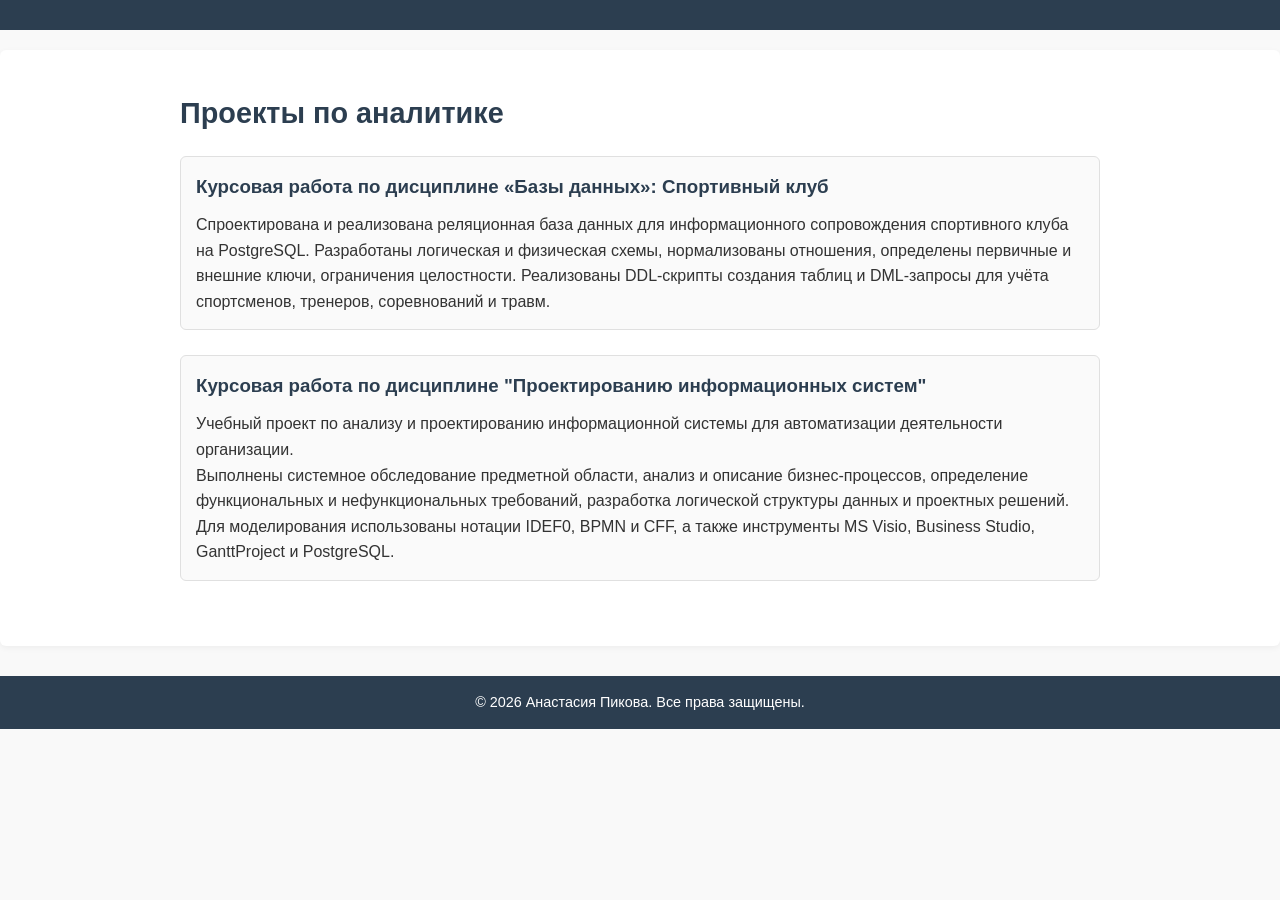
==== analytics.html @ ef94eca1 "Add code.html and analytics.html pages, split projects into development and analytics sections" ====
<!DOCTYPE html>
<html lang="ru">
<head>
  <meta charset="UTF-8" />
  <meta name="viewport" content="width=device-width, initial-scale=1.0" />
  <title>Аналитика — Портфолио Анастасии</title>
  <link rel="stylesheet" href="style.css" />
</head>
<body>

  <header class="header">
    <div class="container header-content">
      <!-- пока пусто, просто полоса -->
    </div>
  </header>

  <main>
    <section id="analytics-projects" class="section">
      <div class="container">
        <h2>Проекты по аналитике</h2>

       <div class="project-card">
          <h3>Курсовая работа по дисциплине «Базы данных»: Спортивный клуб</h3>
          <p> 
            Спроектирована и реализована реляционная база данных для информационного сопровождения спортивного клуба на PostgreSQL. Разработаны логическая и физическая схемы, нормализованы отношения, определены первичные и внешние ключи, ограничения целостности. Реализованы DDL-скрипты создания таблиц и DML-запросы для учёта спортсменов, тренеров, соревнований и травм.
          </p>
      </div>

      <div class="project-card">
          <h3>Курсовая работа по дисциплине  "Проектированию информационных систем"</h3>
          <p>
          Учебный проект по анализу и проектированию информационной системы для автоматизации деятельности организации. 
          </p>
          <p>  
          Выполнены системное обследование предметной области, анализ и описание бизнес-процессов, определение функциональных и нефункциональных требований, разработка логической структуры данных и проектных решений. Для моделирования использованы нотации IDEF0, BPMN и CFF, а также инструменты MS Visio, Business Studio, GanttProject и PostgreSQL.
           </p>
        </div>
      </div>
    </section>
  </main>

  <footer class="footer">
    <div class="container">
      <p>© 2026 Анастасия Пикова. Все права защищены.</p>
    </div>
  </footer>
</body>
</html>
---- style.css ----
* {
  margin: 0;
  padding: 0;
  box-sizing: border-box;
}

body {
  font-family: Arial, sans-serif;
  line-height: 1.6;
  color: #333;
  background: #f9f9f9;
}

.container {
  max-width: 960px;
  margin: 0 auto;
  padding: 0 20px;
}

.header {
  background: #2c3e50;
  color: #fff;
  padding: 15px 0;
}

.header-content {
  display: flex;
  justify-content: space-between;
  align-items: center;
  flex-wrap: wrap;
}

.logo {
  font-size: 1.5rem;
}

.nav a {
  color: #fff;
  text-decoration: none;
  margin-left: 15px;
  font-size: 0.95rem;
}

.nav a:hover {
  text-decoration: underline;
}

.section {
  padding: 40px 0;
  background: #fff;
  margin: 20px 0;
  border-radius: 6px;
  box-shadow: 0 2px 6px rgba(0,0,0,0.05);
}

.section h2 {
  margin-bottom: 20px;
  font-size: 1.8rem;
  color: #2c3e50;
}

/* Intro + фото */
.intro-content {
  display: flex;
  gap: 30px;
  align-items: flex-start;
}

.intro-text {
  flex: 1;
}

.intro-photo {
  width: 200px;
  height: 200px;
  background: #e0e0e0;
  border-radius: 6px;
  flex-shrink: 0;
}

/* Образование */
.education-item {
  margin-bottom: 15px;
}

.education-item h3 {
  margin-bottom: 5px;
  color: #2c3e50;
}

/* Навыки: два блока */
.skills-grid {
  display: grid;
  grid-template-columns: 1fr 1fr;
  gap: 20px;
}

.skills-block {
  background: #f0f4f8;
  padding: 20px;
  border-radius: 6px;
}

.skills-block h3 {
  margin-bottom: 10px;
  color: #2c3e50;
}

.skills-block ul {
  list-style: none;
  padding-left: 0;
}

.skills-block li {
  margin-bottom: 5px;
}

/* Проекты */
.projects-intro {
  margin-bottom: 20px;
}

.project-card {
  margin-bottom: 25px;
  padding: 15px;
  border: 1px solid #e0e0e0;
  border-radius: 6px;
  background: #fafafa;
}

.project-card h3 {
  margin-bottom: 10px;
  color: #2c3e50;
}

.project-link {
  display: inline-block;
  margin-top: 14px;
  padding: 9px 14px;
  border: 1px solid #3498db;
  border-radius: 5px;
  color: #3498db;
  background-color: transparent;
  text-decoration: none;
  transition: background-color 0.2s ease, color 0.2s ease;
}

.project-link:hover,
.project-link:focus {
  color: #ffffff;
  background-color: #3498db;
  text-decoration: none;
}

/* Контакты: прижать вправо */
.contact-content {
  display: flex;
  flex-direction: column;
  align-items: flex-end;
  text-align: right;
}

.contact-content p {
  margin-bottom: 5px;
}

/* Футер */
.footer {
  background: #2c3e50;
  color: #fff;
  text-align: center;
  padding: 15px 0;
  margin-top: 30px;
}

.footer p {
  font-size: 0.9rem;
}

/* Сетка направлений (разработка / аналитика) */
.directions-grid {
  display: grid;
  grid-template-columns: repeat(auto-fit, minmax(260px, 1fr));
  gap: 20px;
  margin-top: 20px;
}

.direction-card {
  background: #f9fafb;
  border: 1px solid #e5e7eb;
  border-radius: 8px;
  padding: 20px;
  display: flex;
  flex-direction: column;
  gap: 12px;
}

.direction-card h3 {
  margin: 0;
  font-size: 1.25rem;
  color: #2c3e50;
}

.direction-card p {
  margin: 0;
  font-size: 0.95rem;
  color: #4b5563;
}

.direction-card .project-link {
  margin-top: auto;
  align-self: flex-start;
}

/* Адаптив для направлений */
@media (max-width: 600px) {
  .directions-grid {
    grid-template-columns: 1fr;
  }
}

/* Адаптация для планшетов и телефонов */
@media (max-width: 768px) {
  .container {
    padding: 0 16px;
  }

  .header-content {
    flex-direction: column;
    align-items: flex-start;
    gap: 12px;
  }

  .nav {
    display: flex;
    flex-wrap: wrap;
    gap: 8px 14px;
    margin-top: 0;
  }

  .nav a {
    display: inline-block;
    margin: 0;
    font-size: 0.9rem;
  }

  .section {
    padding: 28px 0;
    margin: 14px 0;
  }

  .section h2 {
    font-size: 1.5rem;
  }

  .intro-content {
    flex-direction: column;
    gap: 20px;
  }

  .intro-photo {
    width: 100%;
    max-width: 260px;
    height: 260px;
  }

  .skills-grid {
    grid-template-columns: 1fr;
    gap: 14px;
  }

  .project-card {
    padding: 16px;
  }

  .contact-content {
    align-items: flex-start;
    text-align: left;
  }
}

/* Адаптация для небольших телефонов */
@media (max-width: 420px) {
  .logo {
    font-size: 1.25rem;
  }

  .section h2 {
    font-size: 1.35rem;
  }

  .section {
    padding: 22px 0;
  }

  .project-link {
    width: 100%;
    text-align: center;
  }

  .intro-photo {
    height: 220px;
  }
}
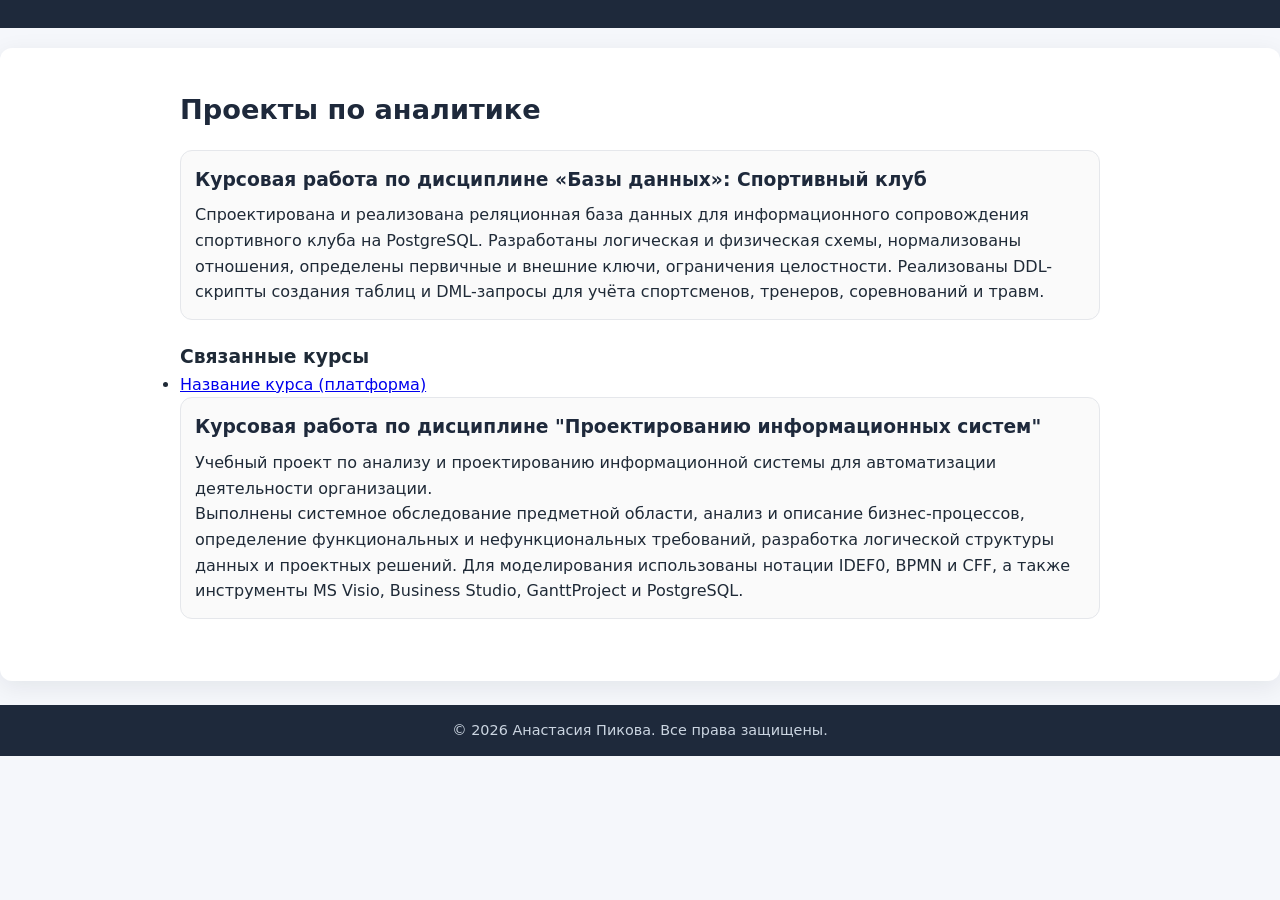
==== commit d10e1f8d: "Add Courses section and refresh styles" ====
--- a/analytics.html
+++ b/analytics.html
@@ -25,6 +25,10 @@
             Спроектирована и реализована реляционная база данных для информационного сопровождения спортивного клуба на PostgreSQL. Разработаны логическая и физическая схемы, нормализованы отношения, определены первичные и внешние ключи, ограничения целостности. Реализованы DDL-скрипты создания таблиц и DML-запросы для учёта спортсменов, тренеров, соревнований и травм.
           </p>
       </div>
+          <h3>Связанные курсы</h3>
+          <ul>
+          <li><a href="ССЫЛКА_НА_СЕРТИФИКАТ" target="_blank">Название курса (платформа)</a></li>
+          </ul>
 
       <div class="project-card">
           <h3>Курсовая работа по дисциплине  "Проектированию информационных систем"</h3>
--- a/style.css
+++ b/style.css
@@ -1,3 +1,17 @@
+:root {
+  --bg-page: #f5f7fb;
+  --bg-card: #ffffff;
+  --text: #1f2a37;
+  --muted: #4b5563;
+  --primary: #3b82f6;
+  --primary-contrast: #fff;
+  --header-bg: #1e293b;
+  --header-text: #ffffff;
+  --border: #e5e7eb;
+  --shadow: 0 6px 24px rgba(15, 23, 42, 0.08);
+  --radius: 12px;
+}
+
 * {
   margin: 0;
   padding: 0;
@@ -5,10 +19,10 @@
 }
 
 body {
-  font-family: Arial, sans-serif;
+  font-family: system-ui, -apple-system, Segoe UI, Roboto, Arial, sans-serif;
   line-height: 1.6;
-  color: #333;
-  background: #f9f9f9;
+  color: var(--text);
+  background: var(--bg-page);
 }
 
 .container {
@@ -17,10 +31,14 @@
   padding: 0 20px;
 }
 
+/* Header */
 .header {
-  background: #2c3e50;
-  color: #fff;
-  padding: 15px 0;
+  background: var(--header-bg);
+  color: var(--header-text);
+  padding: 14px 0;
+  position: sticky;
+  top: 0;
+  z-index: 10;
 }
 
 .header-content {
@@ -28,41 +46,46 @@
   justify-content: space-between;
   align-items: center;
   flex-wrap: wrap;
+  gap: 10px;
 }
 
 .logo {
-  font-size: 1.5rem;
+  font-size: 1.4rem;
+  font-weight: 700;
+  letter-spacing: 0.2px;
 }
 
 .nav a {
-  color: #fff;
+  color: var(--header-text);
   text-decoration: none;
-  margin-left: 15px;
+  margin-left: 14px;
   font-size: 0.95rem;
+  opacity: 0.95;
 }
 
 .nav a:hover {
+  opacity: 1;
   text-decoration: underline;
 }
 
 .section {
   padding: 40px 0;
-  background: #fff;
+  background: var(--bg-card);
   margin: 20px 0;
-  border-radius: 6px;
-  box-shadow: 0 2px 6px rgba(0,0,0,0.05);
+  border-radius: var(--radius);
+  box-shadow: var(--shadow);
 }
 
 .section h2 {
-  margin-bottom: 20px;
-  font-size: 1.8rem;
-  color: #2c3e50;
+  margin-bottom: 18px;
+  font-size: 1.7rem;
+  color: var(--header-bg);
 }
 
 /* Intro + фото */
 .intro-content {
   display: flex;
-  gap: 30px;
+  gap: 28px;
   align-items: flex-start;
 }
 
@@ -71,39 +94,41 @@
 }
 
 .intro-photo {
-  width: 200px;
-  height: 200px;
-  background: #e0e0e0;
-  border-radius: 6px;
+  width: 220px;
+  height: 220px;
+  border-radius: var(--radius);
   flex-shrink: 0;
+  background: linear-gradient(135deg, #dbeafe, #e0e7ff);
+  border: 1px solid #e5e7eb;
 }
 
 /* Образование */
 .education-item {
-  margin-bottom: 15px;
+  margin-bottom: 14px;
 }
 
 .education-item h3 {
-  margin-bottom: 5px;
-  color: #2c3e50;
-}
-
-/* Навыки: два блока */
+  margin-bottom: 4px;
+  color: var(--header-bg);
+}
+
+/* Навыки */
 .skills-grid {
   display: grid;
   grid-template-columns: 1fr 1fr;
-  gap: 20px;
+  gap: 18px;
 }
 
 .skills-block {
-  background: #f0f4f8;
-  padding: 20px;
-  border-radius: 6px;
+  background: #f8fafc;
+  padding: 18px;
+  border-radius: var(--radius);
+  border: 1px solid var(--border);
 }
 
 .skills-block h3 {
-  margin-bottom: 10px;
-  color: #2c3e50;
+  margin-bottom: 8px;
+  color: var(--header-bg);
 }
 
 .skills-block ul {
@@ -112,47 +137,85 @@
 }
 
 .skills-block li {
-  margin-bottom: 5px;
+  margin-bottom: 4px;
 }
 
 /* Проекты */
 .projects-intro {
-  margin-bottom: 20px;
+  margin-bottom: 18px;
+  color: var(--muted);
 }
 
 .project-card {
-  margin-bottom: 25px;
-  padding: 15px;
-  border: 1px solid #e0e0e0;
-  border-radius: 6px;
+  margin-bottom: 22px;
+  padding: 14px;
+  border: 1px solid var(--border);
+  border-radius: var(--radius);
   background: #fafafa;
 }
 
 .project-card h3 {
-  margin-bottom: 10px;
-  color: #2c3e50;
-}
-
+  margin-bottom: 8px;
+  color: var(--header-bg);
+}
+
+/* Ссылка кнопкой */
 .project-link {
   display: inline-block;
-  margin-top: 14px;
-  padding: 9px 14px;
-  border: 1px solid #3498db;
-  border-radius: 5px;
-  color: #3498db;
-  background-color: transparent;
+  margin-top: 12px;
+  padding: 8px 12px;
+  border: 1px solid var(--primary);
+  border-radius: 8px;
+  background: transparent;
   text-decoration: none;
-  transition: background-color 0.2s ease, color 0.2s ease;
+  transition: 0.2s ease;
+  border-color: #3b82f6;
+  color: #3b82f6;
 }
 
 .project-link:hover,
 .project-link:focus {
-  color: #ffffff;
-  background-color: #3498db;
+  background-color: #3b82f6;
+  color: #fff;
   text-decoration: none;
 }
 
-/* Контакты: прижать вправо */
+/* Блоки разработка / аналитика */
+.directions-grid {
+  display: grid;
+  grid-template-columns: repeat(auto-fit, minmax(240px, 1fr));
+  gap: 16px;
+  margin-top: 16px;
+}
+
+.direction-card {
+  background: #f9fafb;
+  border: 1px solid var(--border);
+  border-radius: var(--radius);
+  padding: 18px;
+  display: flex;
+  flex-direction: column;
+  gap: 10px;
+}
+
+.direction-card h3 {
+  margin: 0;
+  font-size: 1.2rem;
+  color: var(--header-bg);
+}
+
+.direction-card p {
+  margin: 0;
+  font-size: 0.95rem;
+  color: var(--muted);
+}
+
+.direction-card .project-link {
+  margin-top: auto;
+  align-self: flex-start;
+}
+
+/* Контакты */
 .contact-content {
   display: flex;
   flex-direction: column;
@@ -161,65 +224,20 @@
 }
 
 .contact-content p {
-  margin-bottom: 5px;
-}
-
-/* Футер */
+  margin-bottom: 4px;
+}
+
+/* Footer */
 .footer {
-  background: #2c3e50;
-  color: #fff;
+  background: var(--header-bg);
+  color: #cbd5e1;
   text-align: center;
-  padding: 15px 0;
-  margin-top: 30px;
-}
-
-.footer p {
+  padding: 14px 0;
+  margin-top: 24px;
   font-size: 0.9rem;
 }
 
-/* Сетка направлений (разработка / аналитика) */
-.directions-grid {
-  display: grid;
-  grid-template-columns: repeat(auto-fit, minmax(260px, 1fr));
-  gap: 20px;
-  margin-top: 20px;
-}
-
-.direction-card {
-  background: #f9fafb;
-  border: 1px solid #e5e7eb;
-  border-radius: 8px;
-  padding: 20px;
-  display: flex;
-  flex-direction: column;
-  gap: 12px;
-}
-
-.direction-card h3 {
-  margin: 0;
-  font-size: 1.25rem;
-  color: #2c3e50;
-}
-
-.direction-card p {
-  margin: 0;
-  font-size: 0.95rem;
-  color: #4b5563;
-}
-
-.direction-card .project-link {
-  margin-top: auto;
-  align-self: flex-start;
-}
-
-/* Адаптив для направлений */
-@media (max-width: 600px) {
-  .directions-grid {
-    grid-template-columns: 1fr;
-  }
-}
-
-/* Адаптация для планшетов и телефонов */
+/* Адаптация - общая */
 @media (max-width: 768px) {
   .container {
     padding: 0 16px;
@@ -228,20 +246,16 @@
   .header-content {
     flex-direction: column;
     align-items: flex-start;
-    gap: 12px;
   }
 
   .nav {
     display: flex;
     flex-wrap: wrap;
-    gap: 8px 14px;
-    margin-top: 0;
+    gap: 8px 12px;
   }
 
   .nav a {
-    display: inline-block;
-    margin: 0;
-    font-size: 0.9rem;
+    margin-left: 0;
   }
 
   .section {
@@ -250,12 +264,12 @@
   }
 
   .section h2 {
-    font-size: 1.5rem;
+    font-size: 1.45rem;
   }
 
   .intro-content {
     flex-direction: column;
-    gap: 20px;
+    gap: 18px;
   }
 
   .intro-photo {
@@ -266,11 +280,6 @@
 
   .skills-grid {
     grid-template-columns: 1fr;
-    gap: 14px;
-  }
-
-  .project-card {
-    padding: 16px;
   }
 
   .contact-content {
@@ -279,18 +288,18 @@
   }
 }
 
-/* Адаптация для небольших телефонов */
+/* Небольшие телефоны */
 @media (max-width: 420px) {
   .logo {
-    font-size: 1.25rem;
+    font-size: 1.2rem;
   }
 
   .section h2 {
-    font-size: 1.35rem;
+    font-size: 1.3rem;
   }
 
   .section {
-    padding: 22px 0;
+    padding: 20px 0;
   }
 
   .project-link {
@@ -301,4 +310,8 @@
   .intro-photo {
     height: 220px;
   }
+
+  .directions-grid {
+    grid-template-columns: 1fr;
+  }
 }
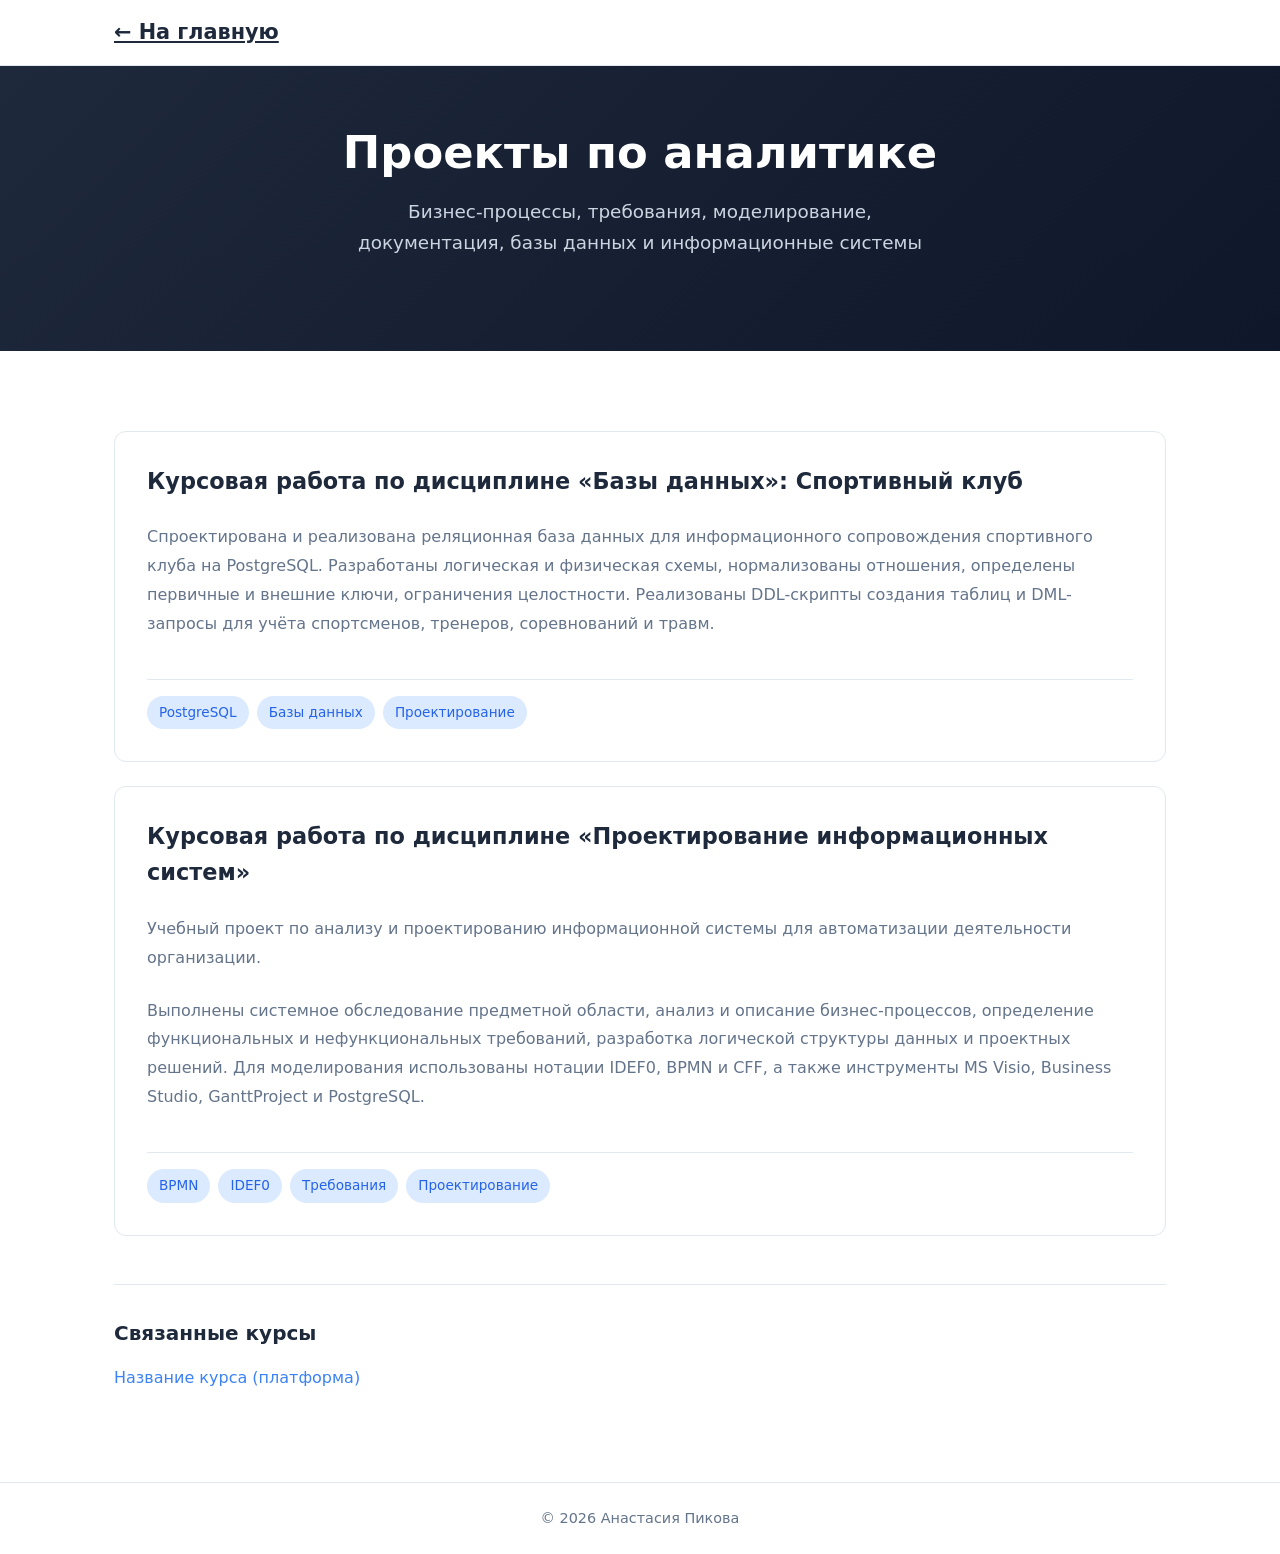
==== commit 7177b36f: "Redesign all pages: homepage, analytics, and code projects" ====
--- a/analytics.html
+++ b/analytics.html
@@ -3,50 +3,88 @@
 <head>
   <meta charset="UTF-8" />
   <meta name="viewport" content="width=device-width, initial-scale=1.0" />
-  <title>Аналитика — Портфолио Анастасии</title>
+  <meta name="description" content="Проекты по аналитике: базы данных, проектирование информационных систем, бизнес-процессы, требования, документация." />
+  <title>Аналитика — Портфолио Анастасии Пиковой</title>
   <link rel="stylesheet" href="style.css" />
 </head>
 <body>
-
+  <!-- Навигация (как на главной) -->
   <header class="header">
     <div class="container header-content">
-      <!-- пока пусто, просто полоса -->
+      <a href="index.html" class="logo">← На главную</a>
     </div>
   </header>
 
+
   <main>
+    <!-- Hero страницы -->
+    <section class="hero hero-page">
+      <div class="container hero-content">
+        <h1 class="hero-title">Проекты по аналитике</h1>
+        <p class="hero-description">
+          Бизнес-процессы, требования, моделирование, документация, базы данных и информационные системы
+        </p>
+      </div>
+    </section>
+
+
+    <!-- Список проектов -->
     <section id="analytics-projects" class="section">
       <div class="container">
-        <h2>Проекты по аналитике</h2>
+        <div class="projects-list">
+          <!-- Проект 1 -->
+          <div class="project-card project-card-detailed">
+            <h3>Курсовая работа по дисциплине «Базы данных»: Спортивный клуб</h3>
+            <p>
+              Спроектирована и реализована реляционная база данных для информационного сопровождения спортивного клуба на PostgreSQL. 
+              Разработаны логическая и физическая схемы, нормализованы отношения, определены первичные и внешние ключи, ограничения целостности. 
+              Реализованы DDL-скрипты создания таблиц и DML-запросы для учёта спортсменов, тренеров, соревнований и травм.
+            </p>
+            <div class="project-meta">
+              <span class="project-tag">PostgreSQL</span>
+              <span class="project-tag">Базы данных</span>
+              <span class="project-tag">Проектирование</span>
+            </div>
+          </div>
 
-       <div class="project-card">
-          <h3>Курсовая работа по дисциплине «Базы данных»: Спортивный клуб</h3>
-          <p> 
-            Спроектирована и реализована реляционная база данных для информационного сопровождения спортивного клуба на PostgreSQL. Разработаны логическая и физическая схемы, нормализованы отношения, определены первичные и внешние ключи, ограничения целостности. Реализованы DDL-скрипты создания таблиц и DML-запросы для учёта спортсменов, тренеров, соревнований и травм.
-          </p>
-      </div>
+
+          <div class="project-card project-card-detailed">
+            <h3>Курсовая работа по дисциплине «Проектирование информационных систем»</h3>
+            <p>
+              Учебный проект по анализу и проектированию информационной системы для автоматизации деятельности организации.
+            </p>
+            <p>
+              Выполнены системное обследование предметной области, анализ и описание бизнес-процессов, определение функциональных и нефункциональных требований, 
+              разработка логической структуры данных и проектных решений. Для моделирования использованы нотации IDEF0, BPMN и CFF, 
+              а также инструменты MS Visio, Business Studio, GanttProject и PostgreSQL.
+            </p>
+            <div class="project-meta">
+              <span class="project-tag">BPMN</span>
+              <span class="project-tag">IDEF0</span>
+              <span class="project-tag">Требования</span>
+              <span class="project-tag">Проектирование</span>
+            </div>
+          </div>
+        </div>
+
+
+        <div class="related-courses">
           <h3>Связанные курсы</h3>
-          <ul>
-          <li><a href="ССЫЛКА_НА_СЕРТИФИКАТ" target="_blank">Название курса (платформа)</a></li>
+          <ul class="courses-list">
+            <li>
+              <a href="ССЫЛКА_НА_СЕРТИФИКАТ" target="_blank" rel="noopener">Название курса (платформа)</a>
+            </li>
           </ul>
-
-      <div class="project-card">
-          <h3>Курсовая работа по дисциплине  "Проектированию информационных систем"</h3>
-          <p>
-          Учебный проект по анализу и проектированию информационной системы для автоматизации деятельности организации. 
-          </p>
-          <p>  
-          Выполнены системное обследование предметной области, анализ и описание бизнес-процессов, определение функциональных и нефункциональных требований, разработка логической структуры данных и проектных решений. Для моделирования использованы нотации IDEF0, BPMN и CFF, а также инструменты MS Visio, Business Studio, GanttProject и PostgreSQL.
-           </p>
         </div>
       </div>
     </section>
   </main>
 
+
   <footer class="footer">
     <div class="container">
-      <p>© 2026 Анастасия Пикова. Все права защищены.</p>
+      <p>© 2026 Анастасия Пикова</p>
     </div>
   </footer>
 </body>
-</html>
+</html>
--- a/style.css
+++ b/style.css
@@ -1,16 +1,20 @@
 :root {
-  --bg-page: #f5f7fb;
+  --bg-page: #f8fafc;
   --bg-card: #ffffff;
-  --text: #1f2a37;
-  --muted: #4b5563;
+  --text: #1e293b;
+  --text-muted: #64748b;
   --primary: #3b82f6;
-  --primary-contrast: #fff;
-  --header-bg: #1e293b;
-  --header-text: #ffffff;
-  --border: #e5e7eb;
-  --shadow: 0 6px 24px rgba(15, 23, 42, 0.08);
+  --primary-dark: #2563eb;
+  --primary-light: #dbeafe;
+  --secondary: #64748b;
+  --secondary-dark: #475569;
+  --border: #e2e8f0;
+  --shadow: 0 4px 24px rgba(0, 0, 0, 0.06);
+  --shadow-hover: 0 8px 32px rgba(0, 0, 0, 0.1);
   --radius: 12px;
-}
+  --radius-sm: 8px;
+}
+
 
 * {
   margin: 0;
@@ -18,227 +22,568 @@
   box-sizing: border-box;
 }
 
+
+html {
+  scroll-behavior: smooth;
+  scroll-padding-top: 80px;
+}
+
+
 body {
   font-family: system-ui, -apple-system, Segoe UI, Roboto, Arial, sans-serif;
   line-height: 1.6;
   color: var(--text);
   background: var(--bg-page);
-}
+  font-size: 16px;
+}
+
 
 .container {
-  max-width: 960px;
+  max-width: 1100px;
   margin: 0 auto;
-  padding: 0 20px;
-}
+  padding: 0 24px;
+}
+
 
 /* Header */
 .header {
-  background: var(--header-bg);
-  color: var(--header-text);
-  padding: 14px 0;
+  background: var(--bg-card);
+  border-bottom: 1px solid var(--border);
+  padding: 16px 0;
   position: sticky;
   top: 0;
-  z-index: 10;
-}
+  z-index: 100;
+}
+
 
 .header-content {
   display: flex;
   justify-content: space-between;
   align-items: center;
   flex-wrap: wrap;
-  gap: 10px;
-}
+  gap: 16px;
+}
+
 
 .logo {
-  font-size: 1.4rem;
+  font-size: 1.3rem;
   font-weight: 700;
-  letter-spacing: 0.2px;
-}
+  color: var(--text);
+}
+
+
+.nav {
+  display: flex;
+  gap: 20px;
+  flex-wrap: wrap;
+}
+
 
 .nav a {
-  color: var(--header-text);
+  color: var(--text-muted);
   text-decoration: none;
-  margin-left: 14px;
   font-size: 0.95rem;
-  opacity: 0.95;
-}
+  font-weight: 500;
+  transition: color 0.2s ease;
+}
+
 
 .nav a:hover {
-  opacity: 1;
-  text-decoration: underline;
-}
-
+  color: var(--primary);
+}
+
+
+/* Hero секция */
+.hero {
+  background: linear-gradient(135deg, #1e293b 0%, #0f172a 100%);
+  color: #ffffff;
+  padding: 100px 0;
+  text-align: center;
+}
+
+
+.hero-content {
+  max-width: 750px;
+  margin: 0 auto;
+}
+
+
+.hero-title {
+  font-size: 2.8rem;
+  font-weight: 700;
+  line-height: 1.2;
+  margin-bottom: 16px;
+  color: #ffffff;
+}
+
+
+.hero-description {
+  font-size: 1.15rem;
+  line-height: 1.7;
+  color: #cbd5e1;
+  margin-bottom: 32px;
+  max-width: 600px;
+  margin-left: auto;
+  margin-right: auto;
+}
+
+
+.hero-buttons {
+  display: flex;
+  gap: 16px;
+  justify-content: center;
+  flex-wrap: wrap;
+}
+
+
+/* Кнопки */
+.btn {
+  display: inline-block;
+  padding: 12px 28px;
+  border-radius: var(--radius-sm);
+  font-size: 1rem;
+  font-weight: 600;
+  text-decoration: none;
+  transition: all 0.2s ease;
+  cursor: pointer;
+  border: 2px solid transparent;
+  text-align: center;
+}
+
+
+.btn-primary {
+  background: var(--primary);
+  color: #ffffff;
+  border-color: var(--primary);
+}
+
+
+.btn-primary:hover,
+.btn-primary:focus {
+  background: var(--primary-dark);
+  border-color: var(--primary-dark);
+  outline: 2px solid #1e40af;
+  outline-offset: 2px;
+}
+
+
+.btn-secondary {
+  background: transparent;
+  color: #ffffff;
+  border-color: #94a3b8;
+}
+
+
+.btn-secondary:hover,
+.btn-secondary:focus {
+  background: rgba(255, 255, 255, 0.1);
+  border-color: #cbd5e1;
+  color: #ffffff;
+  outline: 2px solid #1e40af;
+  outline-offset: 2px;
+}
+
+
+.btn-large {
+  padding: 14px 32px;
+  font-size: 1.05rem;
+}
+
+
+/* Общие стили секций */
 .section {
-  padding: 40px 0;
+  padding: 80px 0;
   background: var(--bg-card);
-  margin: 20px 0;
+}
+
+
+.section-header {
+  text-align: center;
+  margin-bottom: 48px;
+}
+
+
+.section-header h2 {
+  font-size: 2rem;
+  font-weight: 700;
+  color: var(--text);
+  margin-bottom: 12px;
+}
+
+
+.section-subtitle {
+  font-size: 1.05rem;
+  color: var(--text-muted);
+  max-width: 600px;
+  margin: 0 auto;
+}
+
+
+/* Обо мне */
+.section-about {
+  background: var(--bg-page);
+}
+
+
+.about-content {
+  display: grid;
+  grid-template-columns: 1fr 280px;
+  gap: 48px;
+  align-items: center;
+}
+
+
+.about-text p {
+  margin-bottom: 16px;
+  font-size: 1.05rem;
+  line-height: 1.8;
+  color: var(--text);
+}
+
+
+.about-photo {
+  width: 280px;
+  height: 280px;
   border-radius: var(--radius);
+  overflow: hidden;
   box-shadow: var(--shadow);
 }
 
-.section h2 {
-  margin-bottom: 18px;
-  font-size: 1.7rem;
-  color: var(--header-bg);
-}
-
-/* Intro + фото */
-.intro-content {
-  display: flex;
-  gap: 28px;
-  align-items: flex-start;
-}
-
-.intro-text {
-  flex: 1;
-}
-
-.intro-photo {
-  width: 220px;
-  height: 220px;
-  border-radius: var(--radius);
-  flex-shrink: 0;
-  background: linear-gradient(135deg, #dbeafe, #e0e7ff);
-  border: 1px solid #e5e7eb;
-}
-
-/* Образование */
-.education-item {
-  margin-bottom: 14px;
-}
-
-.education-item h3 {
-  margin-bottom: 4px;
-  color: var(--header-bg);
-}
+
+.about-photo img {
+  width: 100%;
+  height: 100%;
+  object-fit: cover;
+}
+
 
 /* Навыки */
+.section-skills {
+  background: var(--bg-card);
+}
+
+
 .skills-grid {
   display: grid;
-  grid-template-columns: 1fr 1fr;
-  gap: 18px;
-}
-
-.skills-block {
-  background: #f8fafc;
-  padding: 18px;
+  grid-template-columns: repeat(3, 1fr);
+  gap: 24px;
+}
+
+
+.skill-card {
+  background: var(--bg-page);
+  padding: 28px;
   border-radius: var(--radius);
   border: 1px solid var(--border);
-}
-
-.skills-block h3 {
-  margin-bottom: 8px;
-  color: var(--header-bg);
-}
-
-.skills-block ul {
-  list-style: none;
-  padding-left: 0;
-}
-
-.skills-block li {
-  margin-bottom: 4px;
-}
+  transition: transform 0.2s ease, box-shadow 0.2s ease;
+}
+
+
+.skill-card:hover {
+  transform: translateY(-4px);
+  box-shadow: var(--shadow-hover);
+}
+
+
+.skill-card h3 {
+  font-size: 1.15rem;
+  font-weight: 600;
+  color: var(--text);
+  margin-bottom: 16px;
+}
+
+
+.skill-tags {
+  display: flex;
+  flex-wrap: wrap;
+  gap: 8px;
+}
+
+
+.skill-tag {
+  display: inline-block;
+  padding: 6px 12px;
+  background: var(--primary-light);
+  color: var(--primary-dark);
+  border-radius: 999px;
+  font-size: 0.9rem;
+  font-weight: 500;
+}
+
 
 /* Проекты */
-.projects-intro {
-  margin-bottom: 18px;
-  color: var(--muted);
-}
+.section-projects {
+  background: var(--bg-page);
+}
+
+
+.projects-grid {
+  display: grid;
+  grid-template-columns: repeat(2, 1fr);
+  gap: 24px;
+}
+
 
 .project-card {
-  margin-bottom: 22px;
-  padding: 14px;
+  background: var(--bg-card);
+  padding: 32px;
+  border-radius: var(--radius);
   border: 1px solid var(--border);
-  border-radius: var(--radius);
-  background: #fafafa;
-}
+  display: flex;
+  flex-direction: column;
+  gap: 12px;
+  transition: transform 0.2s ease, box-shadow 0.2s ease;
+}
+
+
+.project-card:hover {
+  transform: translateY(-4px);
+  box-shadow: var(--shadow-hover);
+}
+
 
 .project-card h3 {
-  margin-bottom: 8px;
-  color: var(--header-bg);
-}
-
-/* Ссылка кнопкой */
+  font-size: 1.4rem;
+  font-weight: 600;
+  color: var(--text);
+}
+
+
+.project-card p {
+  color: var(--text-muted);
+  line-height: 1.7;
+  flex-grow: 1;
+}
+
+
 .project-link {
   display: inline-block;
-  margin-top: 12px;
-  padding: 8px 12px;
-  border: 1px solid var(--primary);
-  border-radius: 8px;
-  background: transparent;
+  color: var(--primary);
+  font-weight: 600;
   text-decoration: none;
-  transition: 0.2s ease;
-  border-color: #3b82f6;
-  color: #3b82f6;
-}
-
-.project-link:hover,
-.project-link:focus {
-  background-color: #3b82f6;
-  color: #fff;
+  font-size: 1rem;
+  transition: color 0.2s ease;
+  align-self: flex-start;
+}
+
+
+.project-link:hover {
+  color: var(--primary-dark);
+  text-decoration: underline;
+}
+
+
+/* Образование и курсы */
+.section-education {
+  background: var(--bg-card);
+}
+
+
+.education-grid {
+  display: grid;
+  grid-template-columns: 1fr 1fr;
+  gap: 32px;
+}
+
+
+.education-card,
+.courses-card {
+  background: var(--bg-page);
+  padding: 28px;
+  border-radius: var(--radius);
+  border: 1px solid var(--border);
+}
+
+
+.education-card h3,
+.courses-card h3 {
+  font-size: 1.25rem;
+  font-weight: 600;
+  color: var(--text);
+  margin-bottom: 12px;
+}
+
+
+.education-card p,
+.courses-card p {
+  margin-bottom: 8px;
+  color: var(--text);
+}
+
+
+.muted {
+  color: var(--text-muted);
+}
+
+
+.courses-list {
+  list-style: none;
+  padding: 0;
+  margin: 0;
+}
+
+
+.courses-list li {
+  margin-bottom: 12px;
+}
+
+
+.courses-list a {
+  color: var(--primary);
   text-decoration: none;
-}
-
-/* Блоки разработка / аналитика */
-.directions-grid {
-  display: grid;
-  grid-template-columns: repeat(auto-fit, minmax(240px, 1fr));
+  font-weight: 500;
+  transition: color 0.2s ease;
+}
+
+
+.courses-list a:hover {
+  color: var(--primary-dark);
+  text-decoration: underline;
+}
+
+
+/* Контакты */
+.section-contact {
+  background: linear-gradient(135deg, #1e293b 0%, #0f172a 100%);
+  color: #ffffff;
+  text-align: center;
+}
+
+
+.section-contact .section-header h2 {
+  color: #ffffff;
+}
+
+
+.section-contact .section-subtitle {
+  color: #cbd5e1;
+}
+
+
+.contact-actions {
+  display: flex;
   gap: 16px;
+  justify-content: center;
+  flex-wrap: wrap;
+  margin-top: 24px;
+}
+
+
+/* Hero для внутренних страниц */
+.hero-page {
+  padding: 60px 0;
+}
+
+
+/* Список проектов на странице */
+.projects-list {
+  display: flex;
+  flex-direction: column;
+  gap: 24px;
+}
+
+
+/* Детальная карточка проекта */
+.project-card-detailed {
+  padding: 32px;
+}
+
+
+.project-card-detailed h3 {
+  font-size: 1.4rem;
+  font-weight: 600;
+  color: var(--text);
+  margin-bottom: 12px;
+}
+
+
+.project-card-detailed p {
+  color: var(--text-muted);
+  line-height: 1.8;
+  margin-bottom: 12px;
+}
+
+
+.project-meta {
+  display: flex;
+  flex-wrap: wrap;
+  gap: 8px;
   margin-top: 16px;
-}
-
-.direction-card {
-  background: #f9fafb;
-  border: 1px solid var(--border);
-  border-radius: var(--radius);
-  padding: 18px;
-  display: flex;
-  flex-direction: column;
-  gap: 10px;
-}
-
-.direction-card h3 {
-  margin: 0;
-  font-size: 1.2rem;
-  color: var(--header-bg);
-}
-
-.direction-card p {
-  margin: 0;
-  font-size: 0.95rem;
-  color: var(--muted);
-}
-
-.direction-card .project-link {
-  margin-top: auto;
-  align-self: flex-start;
-}
-
-/* Контакты */
-.contact-content {
-  display: flex;
-  flex-direction: column;
-  align-items: flex-end;
-  text-align: right;
-}
-
-.contact-content p {
-  margin-bottom: 4px;
+  padding-top: 16px;
+  border-top: 1px solid var(--border);
+}
+
+
+.project-tag {
+  display: inline-block;
+  padding: 6px 12px;
+  background: var(--primary-light);
+  color: var(--primary-dark);
+  border-radius: 999px;
+  font-size: 0.85rem;
+  font-weight: 500;
+}
+
+
+/* Связанные курсы */
+.related-courses {
+  margin-top: 48px;
+  padding-top: 32px;
+  border-top: 1px solid var(--border);
+}
+
+
+.related-courses h3 {
+  font-size: 1.25rem;
+  font-weight: 600;
+  color: var(--text);
+  margin-bottom: 16px;
 }
 
 /* Footer */
 .footer {
-  background: var(--header-bg);
-  color: #cbd5e1;
+  background: var(--bg-card);
+  border-top: 1px solid var(--border);
+  padding: 24px 0;
   text-align: center;
-  padding: 14px 0;
-  margin-top: 24px;
+  color: var(--text-muted);
   font-size: 0.9rem;
 }
 
-/* Адаптация - общая */
-@media (max-width: 768px) {
+
+/* Адаптив */
+@media (max-width: 900px) {
+  .hero-title {
+    font-size: 2.2rem;
+  }
+
+  .about-content {
+    grid-template-columns: 1fr;
+    gap: 32px;
+  }
+
+  .about-photo {
+    width: 100%;
+    max-width: 280px;
+    height: 280px;
+    margin: 0 auto;
+  }
+
+  .skills-grid {
+    grid-template-columns: repeat(2, 1fr);
+  }
+
+  .projects-grid {
+    grid-template-columns: 1fr;
+  }
+
+  .education-grid {
+    grid-template-columns: 1fr;
+  }
+}
+
+
+@media (max-width: 600px) {
   .container {
     padding: 0 16px;
   }
@@ -249,69 +594,49 @@
   }
 
   .nav {
-    display: flex;
-    flex-wrap: wrap;
-    gap: 8px 12px;
-  }
-
-  .nav a {
-    margin-left: 0;
+    gap: 12px;
+  }
+
+  .hero {
+    padding: 60px 0;
+  }
+
+  .hero-title {
+    font-size: 1.8rem;
+  }
+
+  .hero-description {
+    font-size: 1rem;
+  }
+
+  .hero-buttons {
+    flex-direction: column;
+    align-items: center;
+  }
+
+  .btn {
+    width: 100%;
+    max-width: 280px;
   }
 
   .section {
-    padding: 28px 0;
-    margin: 14px 0;
-  }
-
-  .section h2 {
-    font-size: 1.45rem;
-  }
-
-  .intro-content {
-    flex-direction: column;
-    gap: 18px;
-  }
-
-  .intro-photo {
-    width: 100%;
-    max-width: 260px;
-    height: 260px;
+    padding: 50px 0;
+  }
+
+  .section-header h2 {
+    font-size: 1.6rem;
   }
 
   .skills-grid {
     grid-template-columns: 1fr;
   }
 
-  .contact-content {
-    align-items: flex-start;
-    text-align: left;
-  }
-}
-
-/* Небольшие телефоны */
-@media (max-width: 420px) {
-  .logo {
-    font-size: 1.2rem;
-  }
-
-  .section h2 {
-    font-size: 1.3rem;
-  }
-
-  .section {
-    padding: 20px 0;
-  }
-
-  .project-link {
-    width: 100%;
-    text-align: center;
-  }
-
-  .intro-photo {
-    height: 220px;
-  }
-
-  .directions-grid {
-    grid-template-columns: 1fr;
+  .about-text p {
+    font-size: 1rem;
+  }
+
+  .contact-actions {
+    flex-direction: column;
+    align-items: center;
   }
 }
